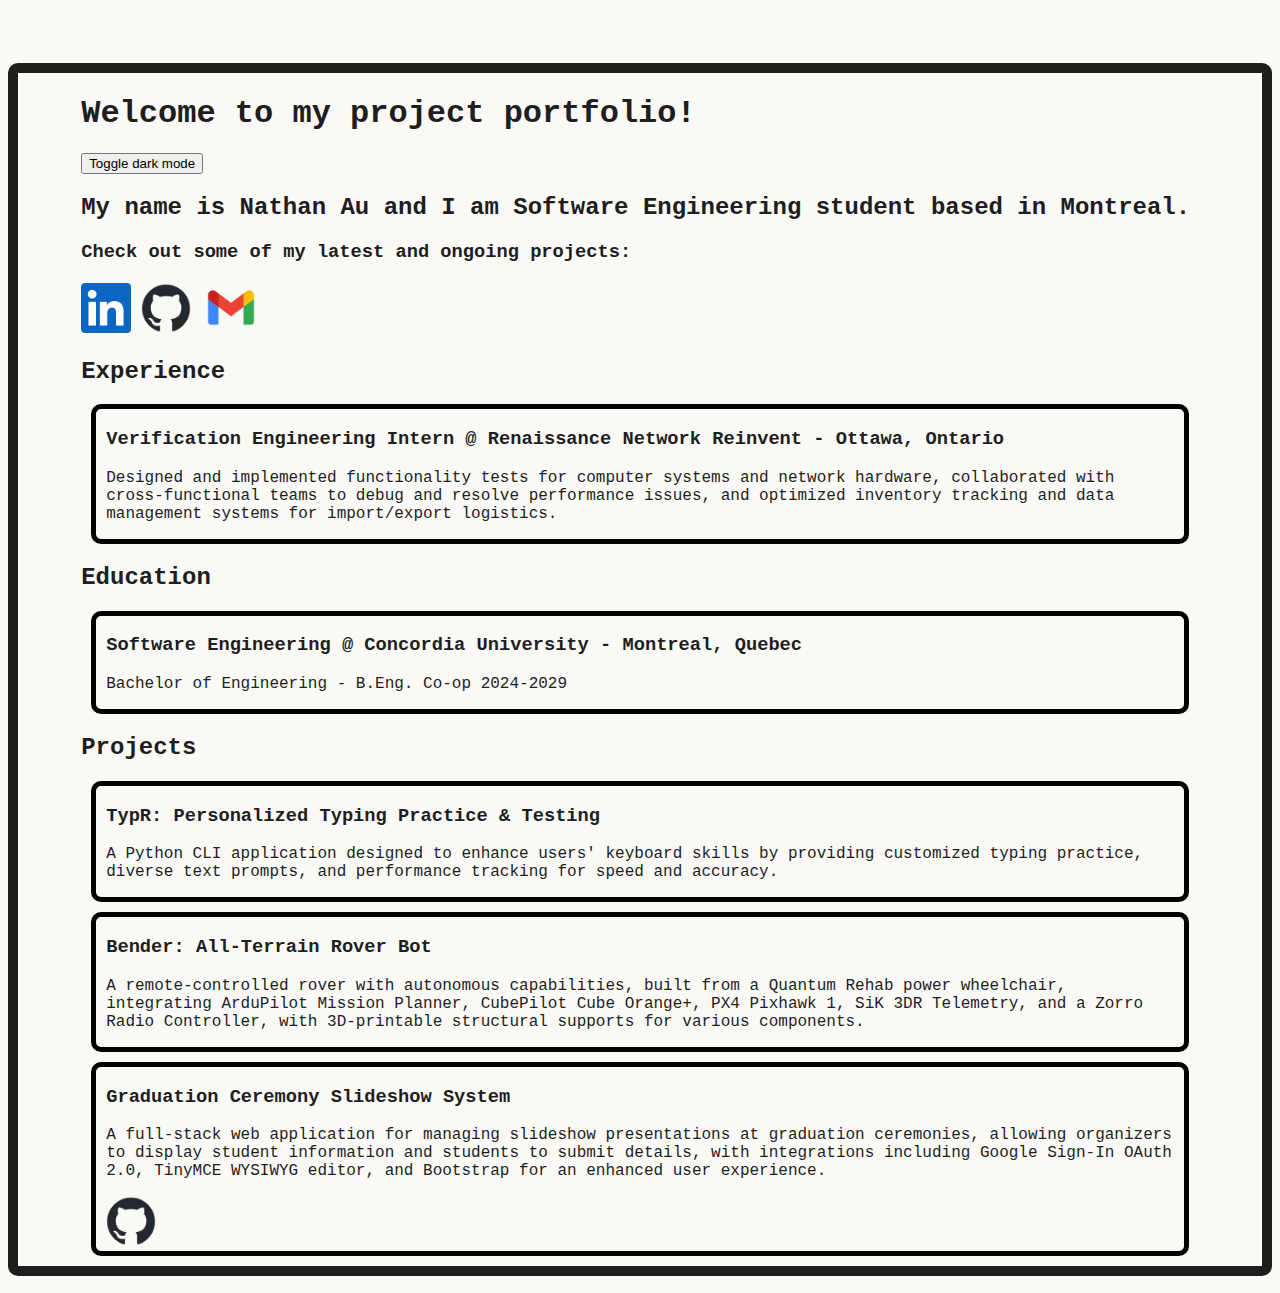
==== home.html @ cdddb33f "Dark mode :o" ====
<!DOCTYPE html>
<html>
<head>
    <title>Nathan Au</title>
    <link rel="stylesheet" href="style.css">
    <script src="script.js"></script> 
    <link rel="icon" type="image/x-icon" href="./assets/chickengrass.png">
</head>
    <body>   
        <div class="portfolio-container">
            <h1>Welcome to my project portfolio!</h1> 
            <button class="" onclick="toggleDarkMode()">Toggle dark mode</button>

            <h2>My name is Nathan Au and I am Software Engineering student based in Montreal.</h2>
            <h3>Check out some of my latest and ongoing projects:</h3>
        
            
            <a class="logo-anchor" href="https://www.linkedin.com/in/-nathanau/" target="_blank">
                <img class="logo" src="./assets/linkedin_logo.png" alt="LinkedIn">
            </a>
            <a class="logo-anchor" href="https://github.com/nathan-au" target="_blank">
                <img class="logo invertible-logo" src="./assets/github_logo.png" alt="GitHub">
            </a>
            <button class="email-button" popovertarget="email-popover">            
                <img class="logo" src="./assets/gmail_logo.png" alt="Gmail">
            </button>
            <div id="email-popover" popover>im.nathanau@gmail.com</div>
            <!-- <hr> -->
            <h2>Experience</h2>
            <div class="experience-card">
                <h3>Verification Engineering Intern @ Renaissance Network Reinvent - Ottawa, Ontario</h3>
                <p>
                    Designed and implemented functionality tests for computer systems and network hardware, collaborated with cross-functional teams to debug and resolve performance issues, and optimized inventory tracking and data management systems for import/export logistics.
                </p>
            </div>

            <h2>Education</h2>
            <div class="education-card">
                <h3>Software Engineering @ Concordia University - Montreal, Quebec</h3>
                <p>
                    Bachelor of Engineering - B.Eng. Co-op 2024-2029
                </p>
            </div>

            <h2>Projects</h2>
            <div class="project-card">
                <h3>TypR: Personalized Typing Practice & Testing</h3>
                <p>
                    A Python CLI application designed to enhance users' keyboard skills by providing customized typing practice, diverse text prompts, and performance tracking for speed and accuracy.
                </p>
            </div>
            <div class="project-card">
                <h3>Bender: All-Terrain Rover Bot</h3>
                <p>
                    A remote-controlled rover with autonomous capabilities, built from a Quantum Rehab power wheelchair, integrating ArduPilot Mission Planner, CubePilot Cube Orange+, PX4 Pixhawk 1, SiK 3DR Telemetry, and a Zorro Radio Controller, with 3D-printable structural supports for various components.
                </p>
            </div>
            <div class="project-card">
                <h3>Graduation Ceremony Slideshow System</h3>
                <p>
                    A full-stack web application for managing slideshow presentations at graduation ceremonies, allowing organizers to display student information and students to submit details, with integrations including Google Sign-In OAuth 2.0, TinyMCE WYSIWYG editor, and Bootstrap for an enhanced user experience.
                </p>
                <a href="https://github.com/nathan-au/grad-d" target="_blank">
                    <img class="logo invertible-logo" src="./assets/github_logo.png" alt="GitHub">
                </a>
                
            </div>

        </div>         
        
    </body>
</html>
---- style.css ----
body {
    font-family: "Lucida Console", monospace;
    background-color: #FAF9F6; 
    color: #1E1E1E;
}

.portfolio-container {
    padding-left: 5%;
    padding-right: 5%;
    margin-top: 5%;
    border: 10px solid #1E1E1E;
    border-radius: 10px;
}

.body-dark-mode {
    background-color: #1E1E1E;
    color: #FAF9F6;


}

.dark-mode {
    border: 10px solid #FAF9F6;

}

.invert-colors {
    filter: invert(100%);
}

.logo-anchor {
    text-decoration: none;
}

.project-card, .education-card, .experience-card {
    border: 5px solid black;
    margin: 10px;
    padding-left: 10px;
    padding-right: 10px;
    transition: 0.5s;
    border-radius: 10px;
}

.project-card:hover, .education-card:hover, .experience-card:hover {
    /* border: 10px solid red; */
    transform: scale(1.05);
}

.email-button {
    border: none;
    background-color: transparent;
    cursor: pointer;
}

#email-popover {
    padding: 20px;
    background-color: #FAF9F6;
}

.logo {
    width: 50px;
    height: 50px;
    transition: 0.5s;
}
.logo:hover {
    transform: scale(1.1);
}
/* hr {
    border: 3px solid #1E1E1E;
} */


.login-container {
    font-family: "Lucida Console", monospace;
    background-color: #FAF9F6; 
    padding-left: 5%;
    padding-right: 5%;
    margin-top: 5%;
    color: #1E1E1E;
    border: 10px solid #1E1E1E;
    border-radius: 10px;
    width: 30%;
    text-align: center;
    margin-left: auto;
    margin-right: auto;
}
.login-field {
    padding: 10px;
    margin: 10px;
    border-radius: 10px;
    border: 3px solid #1E1E1E;
    width: 30%;
    text-align: center;
}
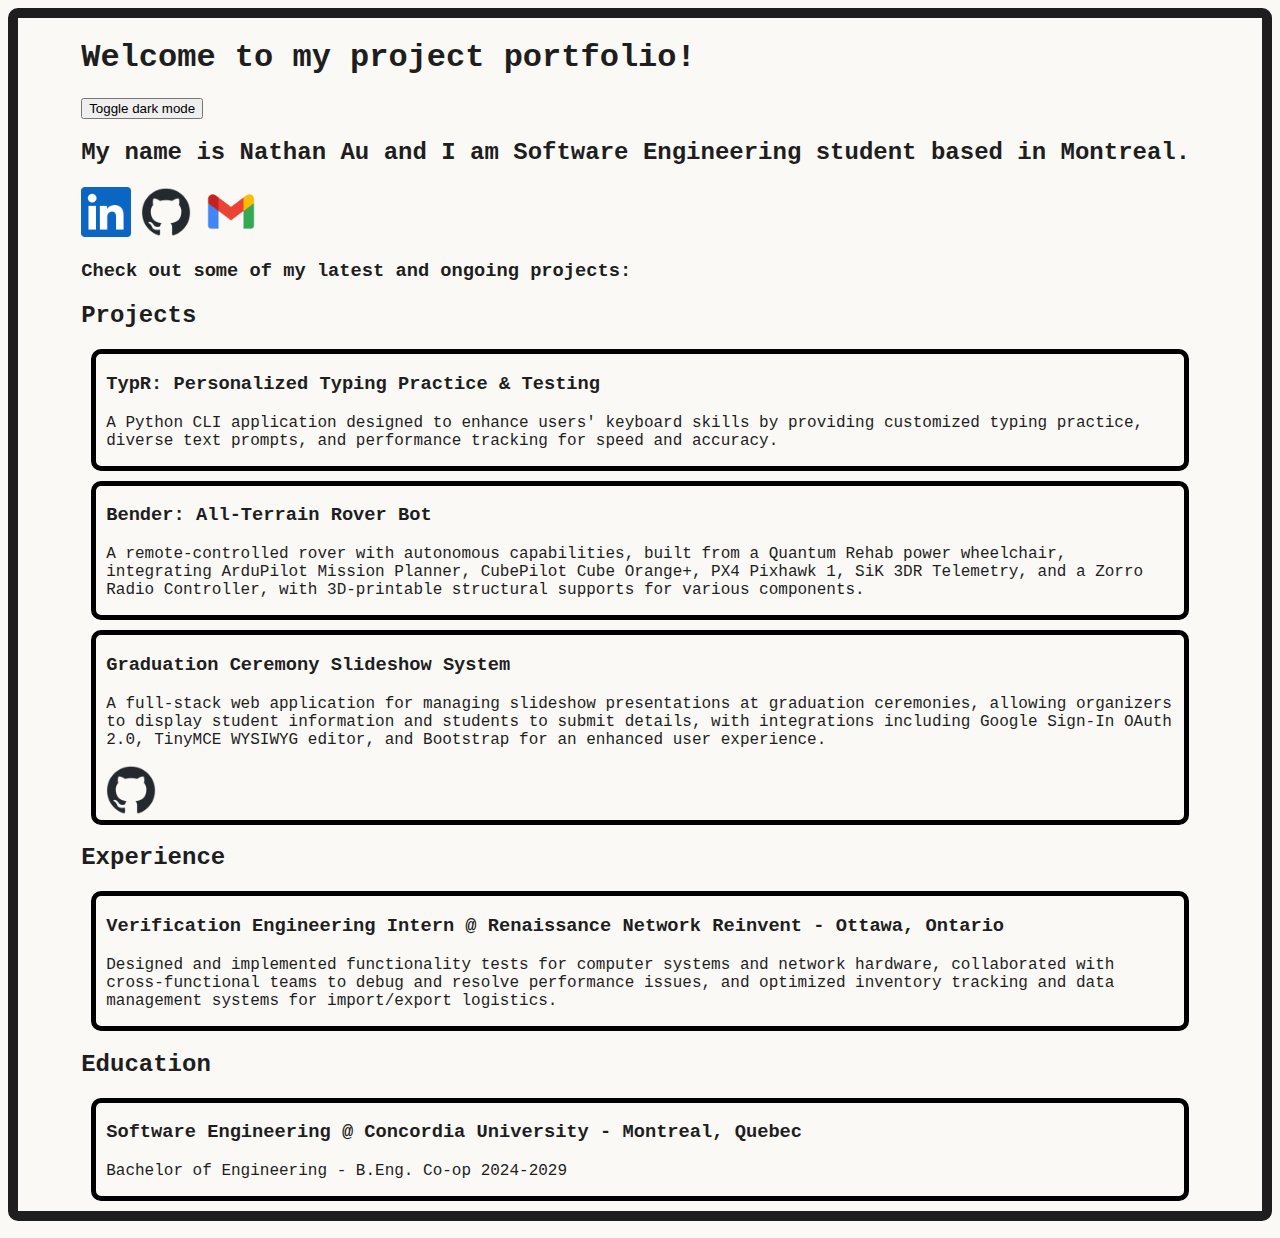
==== commit 01c76021: "Added transitioning" ====
--- a/home.html
+++ b/home.html
@@ -12,7 +12,6 @@
             <button class="" onclick="toggleDarkMode()">Toggle dark mode</button>
 
             <h2>My name is Nathan Au and I am Software Engineering student based in Montreal.</h2>
-            <h3>Check out some of my latest and ongoing projects:</h3>
         
             
             <a class="logo-anchor" href="https://www.linkedin.com/in/-nathanau/" target="_blank">
@@ -25,22 +24,9 @@
                 <img class="logo" src="./assets/gmail_logo.png" alt="Gmail">
             </button>
             <div id="email-popover" popover>im.nathanau@gmail.com</div>
-            <!-- <hr> -->
-            <h2>Experience</h2>
-            <div class="experience-card">
-                <h3>Verification Engineering Intern @ Renaissance Network Reinvent - Ottawa, Ontario</h3>
-                <p>
-                    Designed and implemented functionality tests for computer systems and network hardware, collaborated with cross-functional teams to debug and resolve performance issues, and optimized inventory tracking and data management systems for import/export logistics.
-                </p>
-            </div>
-
-            <h2>Education</h2>
-            <div class="education-card">
-                <h3>Software Engineering @ Concordia University - Montreal, Quebec</h3>
-                <p>
-                    Bachelor of Engineering - B.Eng. Co-op 2024-2029
-                </p>
-            </div>
+            <!-- <hr> -->            
+             
+            <h3>Check out some of my latest and ongoing projects:</h3>
 
             <h2>Projects</h2>
             <div class="project-card">
@@ -66,6 +52,24 @@
                 
             </div>
 
+            <h2>Experience</h2>
+            <div class="experience-card">
+                <h3>Verification Engineering Intern @ Renaissance Network Reinvent - Ottawa, Ontario</h3>
+                <p>
+                    Designed and implemented functionality tests for computer systems and network hardware, collaborated with cross-functional teams to debug and resolve performance issues, and optimized inventory tracking and data management systems for import/export logistics.
+                </p>
+            </div>
+
+            <h2>Education</h2>
+            <div class="education-card">
+                <h3>Software Engineering @ Concordia University - Montreal, Quebec</h3>
+                <p>
+                    Bachelor of Engineering - B.Eng. Co-op 2024-2029
+                </p>
+            </div>
+
+            
+
         </div>         
         
     </body>
--- a/style.css
+++ b/style.css
@@ -2,14 +2,17 @@
     font-family: "Lucida Console", monospace;
     background-color: #FAF9F6; 
     color: #1E1E1E;
+    transition: background-color 1s ease, color 1s ease;
+
+
 }
 
 .portfolio-container {
     padding-left: 5%;
     padding-right: 5%;
-    margin-top: 5%;
     border: 10px solid #1E1E1E;
     border-radius: 10px;
+
 }
 
 .body-dark-mode {
@@ -19,13 +22,9 @@
 
 }
 
-.dark-mode {
-    border: 10px solid #FAF9F6;
-
-}
-
 .invert-colors {
     filter: invert(100%);
+
 }
 
 .logo-anchor {
@@ -39,11 +38,19 @@
     padding-right: 10px;
     transition: 0.5s;
     border-radius: 10px;
+    transition: background-color 1s ease, color 1s ease;
+
+
+}
+
+.container-dark-mode {
+    border: 5px solid #FAF9F6;
+
 }
 
 .project-card:hover, .education-card:hover, .experience-card:hover {
     /* border: 10px solid red; */
-    transform: scale(1.05);
+    transform: scale(1.025);
 }
 
 .email-button {
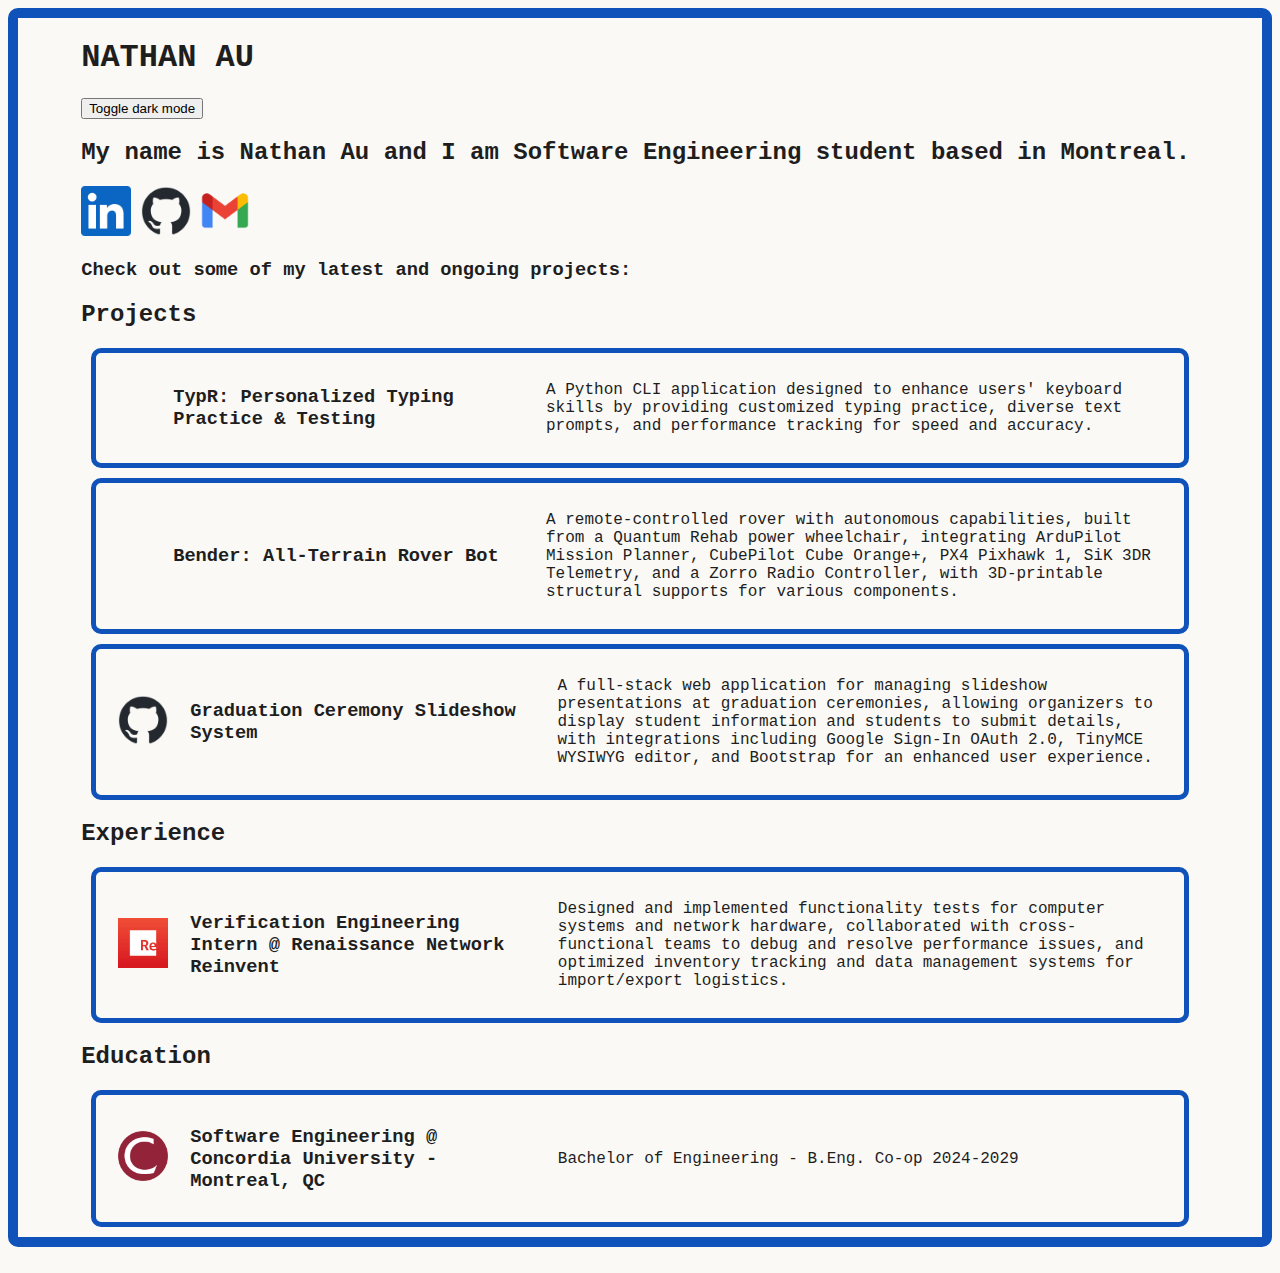
==== commit 90d93444: "Update email envelope/overlay feature" ====
--- a/home.html
+++ b/home.html
@@ -8,64 +8,123 @@
 </head>
     <body>   
         <div class="portfolio-container">
-            <h1>Welcome to my project portfolio!</h1> 
+            <div id="email-overlay" onclick="hideEmailOverlay()"></div>
+            <div id="email-envelope">
+                <p>Nathan Au</p>
+                <p>im.nathanau@gmail.com</p>
+                <p>Montreal, Quebec, Canada</p>
+            </div>
+        
+            <h1>NATHAN AU</h1> 
             <button class="" onclick="toggleDarkMode()">Toggle dark mode</button>
 
             <h2>My name is Nathan Au and I am Software Engineering student based in Montreal.</h2>
         
             
-            <a class="logo-anchor" href="https://www.linkedin.com/in/-nathanau/" target="_blank">
+            <a class="logo-link" href="https://www.linkedin.com/in/-nathanau/" target="_blank">
                 <img class="logo" src="./assets/linkedin_logo.png" alt="LinkedIn">
             </a>
-            <a class="logo-anchor" href="https://github.com/nathan-au" target="_blank">
+            <a class="logo-link" href="https://github.com/nathan-au" target="_blank">
                 <img class="logo invertible-logo" src="./assets/github_logo.png" alt="GitHub">
             </a>
-            <button class="email-button" popovertarget="email-popover">            
+            <a onclick="showEmailOverlay()">
                 <img class="logo" src="./assets/gmail_logo.png" alt="Gmail">
-            </button>
-            <div id="email-popover" popover>im.nathanau@gmail.com</div>
+            </a>
             <!-- <hr> -->            
              
             <h3>Check out some of my latest and ongoing projects:</h3>
 
             <h2>Projects</h2>
-            <div class="project-card">
-                <h3>TypR: Personalized Typing Practice & Testing</h3>
-                <p>
-                    A Python CLI application designed to enhance users' keyboard skills by providing customized typing practice, diverse text prompts, and performance tracking for speed and accuracy.
-                </p>
+            <div class="card">
+                <table>
+                    <tr>
+                        <td class="logo-table-cell">
+                            <!-- <a href="https://github.com/nathan-au/grad-d" target="_blank">
+                                <img class="logo invertible-logo" src="./assets/github_logo.png" alt="GitHub">
+                            </a> -->
+                        </td>
+                        <td class="title-table-cell">
+                            <h3>TypR: Personalized Typing Practice & Testing</h3>
+
+                        </td>
+                        <td class="description-table-cell">
+                            <p>A Python CLI application designed to enhance users' keyboard skills by providing customized typing practice, diverse text prompts, and performance tracking for speed and accuracy.</p>
+                        </td>
+                    </tr>
+                </table>
             </div>
-            <div class="project-card">
-                <h3>Bender: All-Terrain Rover Bot</h3>
-                <p>
-                    A remote-controlled rover with autonomous capabilities, built from a Quantum Rehab power wheelchair, integrating ArduPilot Mission Planner, CubePilot Cube Orange+, PX4 Pixhawk 1, SiK 3DR Telemetry, and a Zorro Radio Controller, with 3D-printable structural supports for various components.
-                </p>
+            <div class="card">
+                <table>
+                    <tr>
+                        <td class="logo-table-cell">
+                            <!-- <a href="https://github.com/nathan-au/grad-d" target="_blank">
+                                <img class="logo invertible-logo" src="./assets/github_logo.png" alt="GitHub">
+                            </a> -->
+                        </td>
+                        <td class="title-table-cell">
+                            <h3>Bender: All-Terrain Rover Bot</h3>
+
+                        </td>
+                        <td class="description-table-cell">
+                            <p>A remote-controlled rover with autonomous capabilities, built from a Quantum Rehab power wheelchair, integrating ArduPilot Mission Planner, CubePilot Cube Orange+, PX4 Pixhawk 1, SiK 3DR Telemetry, and a Zorro Radio Controller, with 3D-printable structural supports for various components.</p>
+                        </td>
+                    </tr>
+                </table>
             </div>
-            <div class="project-card">
-                <h3>Graduation Ceremony Slideshow System</h3>
-                <p>
-                    A full-stack web application for managing slideshow presentations at graduation ceremonies, allowing organizers to display student information and students to submit details, with integrations including Google Sign-In OAuth 2.0, TinyMCE WYSIWYG editor, and Bootstrap for an enhanced user experience.
-                </p>
-                <a href="https://github.com/nathan-au/grad-d" target="_blank">
-                    <img class="logo invertible-logo" src="./assets/github_logo.png" alt="GitHub">
-                </a>
+            <div class="card">
+                <table>
+                    <tr>
+                        <td class="logo-table-cell">
+                            <a href="https://github.com/nathan-au/grad-d" target="_blank">
+                                <img class="logo invertible-logo" src="./assets/github_logo.png" alt="GitHub">
+                            </a>
+                        </td>
+                        <td class="title-table-cell">
+                            <h3>Graduation Ceremony Slideshow System</h3>
+
+                        </td>
+                        <td class="description-table-cell">
+                            <p>A full-stack web application for managing slideshow presentations at graduation ceremonies, allowing organizers to display student information and students to submit details, with integrations including Google Sign-In OAuth 2.0, TinyMCE WYSIWYG editor, and Bootstrap for an enhanced user experience.</p>
+                        </td>
+                    </tr>
+                </table>
+                
                 
             </div>
 
             <h2>Experience</h2>
-            <div class="experience-card">
-                <h3>Verification Engineering Intern @ Renaissance Network Reinvent - Ottawa, Ontario</h3>
-                <p>
-                    Designed and implemented functionality tests for computer systems and network hardware, collaborated with cross-functional teams to debug and resolve performance issues, and optimized inventory tracking and data management systems for import/export logistics.
-                </p>
+            <div class="card">
+                <table>
+                    <tr>
+                        <td class="logo-table-cell">
+                            <img class="logo" src="./assets/renRNS_logo.jpg" alt="Renaissance Network Reinvent">
+                        </td>
+                        <td class="title-table-cell">
+                            <h3>Verification Engineering Intern @ Renaissance Network Reinvent</h3>
+                        </td>
+                        <td class="description-table-cell">
+                            <p>Designed and implemented functionality tests for computer systems and network hardware, collaborated with cross-functional teams to debug and resolve performance issues, and optimized inventory tracking and data management systems for import/export logistics.</p>
+                        </td>
+                    </tr>
+                </table>
             </div>
 
+            
             <h2>Education</h2>
-            <div class="education-card">
-                <h3>Software Engineering @ Concordia University - Montreal, Quebec</h3>
-                <p>
-                    Bachelor of Engineering - B.Eng. Co-op 2024-2029
-                </p>
+            <div class="card">
+                <table>
+                    <tr>
+                        <td class="logo-table-cell">
+                            <img class="logo" src="./assets/concordia_logo.png" alt="Concordia University">
+                        </td>
+                        <td class="title-table-cell">
+                            <h3>Software Engineering @ Concordia University - Montreal, QC</h3>
+                        </td>
+                        <td class="description-table-cell">
+                            <p>Bachelor of Engineering - B.Eng. Co-op 2024-2029</p>
+                        </td>
+                    </tr>
+                </table>
             </div>
 
             
--- a/style.css
+++ b/style.css
@@ -2,15 +2,27 @@
     font-family: "Lucida Console", monospace;
     background-color: #FAF9F6; 
     color: #1E1E1E;
-    transition: background-color 1s ease, color 1s ease;
+    /* transition: background-color 1s ease, color 1s ease; */
+
+}
 
 
+
+body.overlay-active *:not(#email-overlay):not(#email-envelope) {
+    pointer-events: none;
+    transition: 0s;
+    user-select: none;
+
+}
+
+body.overlay-active{
+    overflow: hidden;
 }
 
 .portfolio-container {
     padding-left: 5%;
     padding-right: 5%;
-    border: 10px solid #1E1E1E;
+    border: 10px solid #0F52BA;
     border-radius: 10px;
 
 }
@@ -27,18 +39,18 @@
 
 }
 
-.logo-anchor {
+.logo-link {
     text-decoration: none;
 }
 
-.project-card, .education-card, .experience-card {
-    border: 5px solid black;
+.card {
+    border: 5px solid #0F52BA;
     margin: 10px;
     padding-left: 10px;
     padding-right: 10px;
     transition: 0.5s;
     border-radius: 10px;
-    transition: background-color 1s ease, color 1s ease;
+    /* transition: background-color 1s ease, color 1s ease; */
 
 
 }
@@ -48,7 +60,7 @@
 
 }
 
-.project-card:hover, .education-card:hover, .experience-card:hover {
+.card:hover {
     /* border: 10px solid red; */
     transform: scale(1.025);
 }
@@ -59,43 +71,68 @@
     cursor: pointer;
 }
 
-#email-popover {
+#email-envelope {
+    position: fixed;
+    /* padding: 200px; */
+    background-color: #FAF9F6;
+    border: 5px solid #0F52BA;
+    color: #1E1E1E;
+    border-radius: 10px;
+    display: none;
+    top: 50%;
+    left: 50%;    
+    transform: translate(-50%, -50%);
+    pointer-events: auto;
+    user-select: all;
+    width: 50%;
+    height: 30%;
     padding: 20px;
-    background-color: #FAF9F6;
+    text-align: center;
+
+
 }
 
 .logo {
     width: 50px;
     height: 50px;
     transition: 0.5s;
+    cursor: pointer;
+
+    
 }
 .logo:hover {
     transform: scale(1.1);
 }
+/* .logo:active {
+    transition: none;
+    transform: scale(1);
+} */
 /* hr {
     border: 3px solid #1E1E1E;
 } */
 
+td {
+    padding: 10px;
+}
 
-.login-container {
-    font-family: "Lucida Console", monospace;
-    background-color: #FAF9F6; 
-    padding-left: 5%;
-    padding-right: 5%;
-    margin-top: 5%;
-    color: #1E1E1E;
-    border: 10px solid #1E1E1E;
-    border-radius: 10px;
-    width: 30%;
-    text-align: center;
-    margin-left: auto;
-    margin-right: auto;
+.logo-table-cell {
+    width: 5%;
 }
-.login-field {
-    padding: 10px;
-    margin: 10px;
-    border-radius: 10px;
-    border: 3px solid #1E1E1E;
-    width: 30%;
-    text-align: center;
+.title-table-cell {
+    width: 35%;
+}
+.description-table-cell {
+    width: 60%;
+}
+
+#email-overlay {
+    position: fixed;
+    width: 100%;
+    height: 100%;
+    top: 0;
+    left: 0;
+    background-color: rgba(0,0,0,0.5);
+    display: none;
+    pointer-events: auto;
+    user-select: auto;
 }